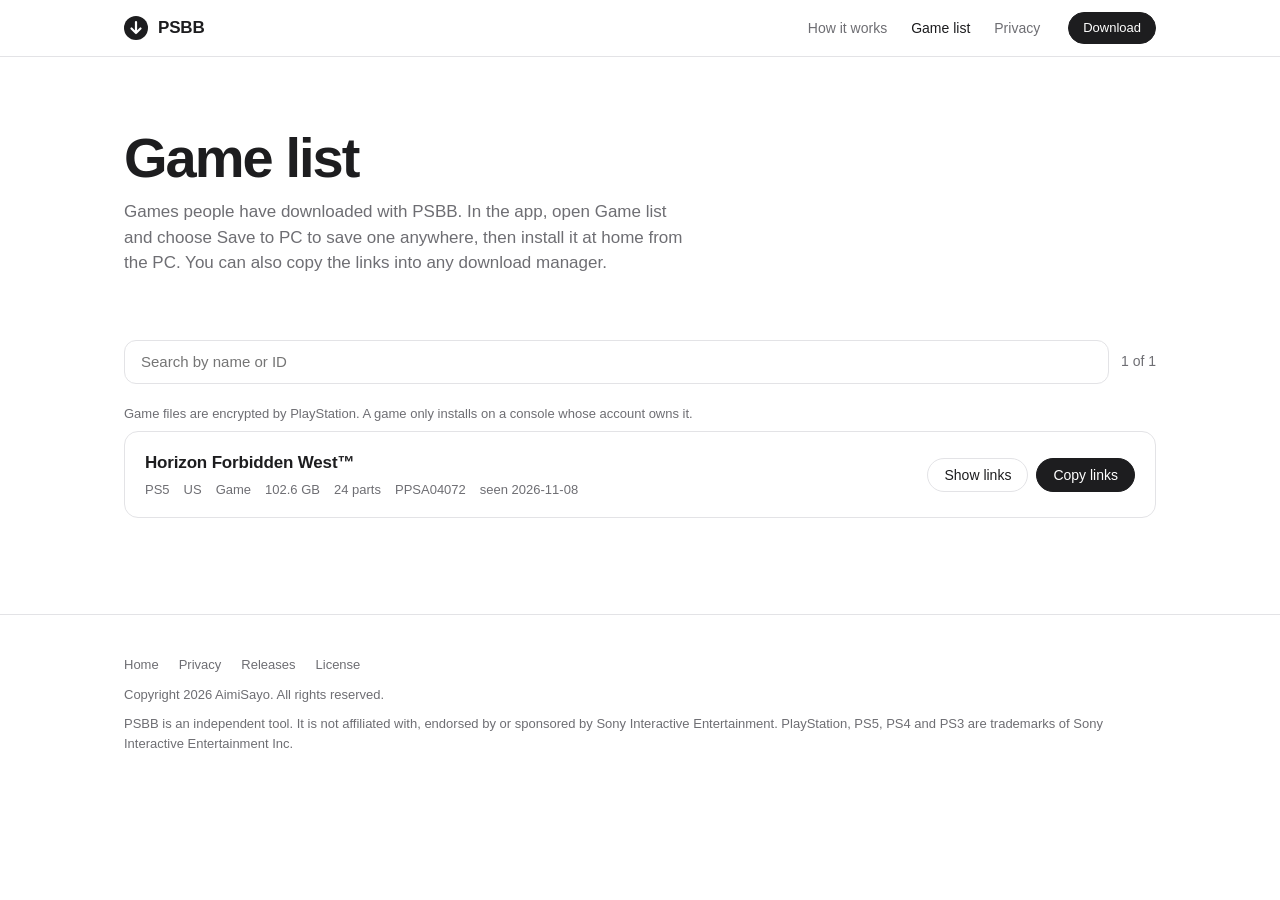
==== docs/games.html @ 680db222 "PSBB website, game list and license Co-Authored-By: Claude Opus 5.5 <noreply@anthropic.com>" ====
<!doctype html>
<html lang="en">
<head>
<meta charset="utf-8">
<meta name="viewport" content="width=device-width, initial-scale=1">
<title>Game list | PSBB</title>
<meta name="description" content="Games people have downloaded with PSBB, with their file links, ready to save on a PC.">
<link rel="icon" href="favicon.svg" type="image/svg+xml">
<link rel="stylesheet" href="style.css">
</head>
<body>
<header class="nav">
  <div class="wrap">
    <a class="brand" href="./"><svg viewBox="0 0 24 24" aria-hidden="true"><circle cx="12" cy="12" r="12" fill="currentColor"/><path d="M12 6v11M7.5 12.5 12 17l4.5-4.5" stroke="var(--bg)" stroke-width="2.2" fill="none" stroke-linecap="round" stroke-linejoin="round"/></svg>PSBB</a>
    <nav class="nav-links">
      <a href="./#how" class="hide-sm">How it works</a>
      <a href="games.html" style="color:var(--text)">Game list</a>
      <a href="./#privacy" class="hide-sm">Privacy</a>
    </nav>
    <a class="button" href="https://github.com/AIMI-SAYO/psbb/releases/latest/download/PSBB.exe">Download</a>
  </div>
</header>

<main class="wrap">
  <div class="page-head">
    <h1>Game list</h1>
    <p>Games people have downloaded with PSBB. In the app, open Game list and choose Save to PC to save one anywhere, then install it at home from the PC. You can also copy the links into any download manager.</p>
  </div>
  <div class="toolbar">
    <input class="search" id="q" type="search" placeholder="Search by name or ID" autocomplete="off">
    <span class="count" id="count"></span>
  </div>
  <p class="notice">Game files are encrypted by PlayStation. A game only installs on a console whose account owns it.</p>
  <div class="games" id="games"><div class="empty">Loading the list...</div></div>
</main>

<footer>
  <div class="wrap">
    <nav><a href="./">Home</a><a href="./#privacy">Privacy</a><a href="https://github.com/AIMI-SAYO/psbb/releases">Releases</a><a href="https://github.com/AIMI-SAYO/psbb/blob/main/LICENSE">License</a></nav>
    <div>Copyright 2026 AimiSayo. All rights reserved.</div>
    <div>PSBB is an independent tool. It is not affiliated with, endorsed by or sponsored by Sony Interactive Entertainment. PlayStation, PS5, PS4 and PS3 are trademarks of Sony Interactive Entertainment Inc.</div>
  </div>
</footer>
<script src="games.js"></script>
</body>
</html>
---- docs/style.css ----
:root {
  --bg: #ffffff;
  --bg-soft: #f5f5f7;
  --text: #1d1d1f;
  --muted: #6e6e73;
  --line: #e3e3e6;
  --card: #ffffff;
  --button: #1d1d1f;
  --button-text: #ffffff;
  --radius: 18px;
  --width: 1080px;
  color-scheme: light;
}

@media (prefers-color-scheme: dark) {
  :root:not([data-theme="light"]) {
    --bg: #000000;
    --bg-soft: #0f0f10;
    --text: #f5f5f7;
    --muted: #a1a1a6;
    --line: #2a2a2d;
    --card: #141415;
    --button: #f5f5f7;
    --button-text: #000000;
    color-scheme: dark;
  }
}

* { box-sizing: border-box; }

html { -webkit-text-size-adjust: 100%; }

body {
  margin: 0;
  background: var(--bg);
  color: var(--text);
  font-family: -apple-system, BlinkMacSystemFont, "SF Pro Text", "Segoe UI Variable Text", "Segoe UI", Inter, Roboto, "Helvetica Neue", Arial, sans-serif;
  font-size: 17px;
  line-height: 1.5;
  -webkit-font-smoothing: antialiased;
}

a { color: inherit; }

.wrap { max-width: var(--width); margin: 0 auto; padding: 0 24px; }

/* Navigation */
.nav {
  position: sticky;
  top: 0;
  z-index: 10;
  background: color-mix(in srgb, var(--bg) 82%, transparent);
  backdrop-filter: saturate(180%) blur(18px);
  -webkit-backdrop-filter: saturate(180%) blur(18px);
  border-bottom: 1px solid var(--line);
}
.nav .wrap { display: flex; align-items: center; height: 56px; gap: 28px; }
.brand { display: flex; align-items: center; gap: 10px; font-weight: 600; text-decoration: none; letter-spacing: -0.01em; }
.brand svg { width: 24px; height: 24px; }
.nav-links { display: flex; gap: 24px; margin-left: auto; font-size: 14px; }
.nav-links a { text-decoration: none; color: var(--muted); }
.nav-links a:hover { color: var(--text); }

/* Buttons */
.button {
  display: inline-flex;
  align-items: center;
  justify-content: center;
  height: 44px;
  padding: 0 22px;
  border-radius: 999px;
  background: var(--button);
  color: var(--button-text);
  font-size: 15px;
  font-weight: 500;
  text-decoration: none;
  border: 1px solid var(--button);
  cursor: pointer;
  transition: opacity 0.15s ease;
}
.button:hover { opacity: 0.85; }
.button.quiet { background: transparent; color: var(--text); border-color: var(--line); }
.button.quiet:hover { opacity: 1; border-color: var(--muted); }
.button.small { height: 34px; padding: 0 16px; font-size: 14px; }
.nav .button { height: 32px; padding: 0 14px; font-size: 13px; }

/* Hero */
.hero { padding: 104px 0 56px; text-align: center; }
.eyebrow { font-size: 15px; color: var(--muted); margin: 0 0 14px; font-weight: 500; }
h1 {
  font-size: clamp(40px, 7vw, 72px);
  line-height: 1.04;
  letter-spacing: -0.035em;
  font-weight: 700;
  margin: 0 auto 20px;
  max-width: 14ch;
}
.lead { font-size: clamp(18px, 2.2vw, 21px); color: var(--muted); max-width: 40ch; margin: 0 auto 32px; }
.actions { display: flex; gap: 12px; justify-content: center; flex-wrap: wrap; }
.fine { font-size: 13px; color: var(--muted); margin-top: 16px; }

.shot { margin: 64px auto 0; max-width: 1040px; }
.shot img {
  width: 100%;
  height: auto;
  display: block;
  border-radius: 14px;
  border: 1px solid var(--line);
  box-shadow: 0 30px 80px -30px rgba(0, 0, 0, 0.35);
}

/* Sections */
section.block { padding: 112px 0; }
section.soft { background: var(--bg-soft); }
h2 { font-size: clamp(30px, 4.4vw, 48px); line-height: 1.08; letter-spacing: -0.03em; margin: 0 0 16px; font-weight: 700; }
.section-lead { color: var(--muted); font-size: 19px; max-width: 46ch; margin: 0 0 56px; }

.grid { display: grid; grid-template-columns: repeat(3, 1fr); gap: 20px; }
.tile { background: var(--card); border: 1px solid var(--line); border-radius: var(--radius); padding: 28px; }
.tile h3 { font-size: 19px; letter-spacing: -0.015em; margin: 0 0 8px; }
.tile p { margin: 0; color: var(--muted); font-size: 15px; }
.num { font-size: 13px; color: var(--muted); font-variant-numeric: tabular-nums; margin-bottom: 18px; display: block; }

.figures { display: grid; grid-template-columns: repeat(3, 1fr); gap: 20px; margin-top: 8px; }
.figure strong { display: block; font-size: clamp(36px, 5vw, 56px); letter-spacing: -0.04em; line-height: 1; font-weight: 700; }
.figure span { color: var(--muted); font-size: 15px; }

.split { display: grid; grid-template-columns: 1fr 1fr; gap: 56px; align-items: start; }
.list { margin: 0; padding: 0; list-style: none; border-top: 1px solid var(--line); }
.list li { padding: 18px 0; border-bottom: 1px solid var(--line); color: var(--muted); font-size: 15px; }
.list li b { color: var(--text); font-weight: 600; display: block; margin-bottom: 2px; }

/* Footer */
footer { border-top: 1px solid var(--line); padding: 40px 0 56px; font-size: 13px; color: var(--muted); }
footer .wrap { display: grid; gap: 10px; }
footer nav { display: flex; gap: 20px; flex-wrap: wrap; }
footer a { text-decoration: none; }
footer a:hover { color: var(--text); }

/* Game list page */
.page-head { padding: 72px 0 32px; }
.page-head h1 { text-align: left; margin: 0 0 12px; max-width: none; font-size: clamp(36px, 5vw, 56px); }
.page-head p { color: var(--muted); margin: 0; max-width: 60ch; }
.toolbar { display: flex; gap: 12px; align-items: center; margin: 32px 0 20px; flex-wrap: wrap; }
.search {
  flex: 1 1 280px;
  height: 44px;
  border-radius: 12px;
  border: 1px solid var(--line);
  background: var(--card);
  color: var(--text);
  padding: 0 16px;
  font: inherit;
  font-size: 15px;
  outline: none;
}
.search:focus { border-color: var(--muted); }
.count { color: var(--muted); font-size: 14px; margin-left: auto; }
.games { display: grid; gap: 10px; padding-bottom: 96px; }
.game {
  display: grid;
  grid-template-columns: 1fr auto;
  gap: 16px;
  align-items: center;
  border: 1px solid var(--line);
  border-radius: 14px;
  padding: 18px 20px;
  background: var(--card);
}
.game h3 { margin: 0 0 4px; font-size: 17px; letter-spacing: -0.01em; }
.meta { color: var(--muted); font-size: 13px; display: flex; flex-wrap: wrap; gap: 6px 14px; }
.game .buttons { display: flex; gap: 8px; }
.links { grid-column: 1 / -1; margin: 6px 0 0; padding: 12px 14px; border-radius: 10px; background: var(--bg-soft); font: 12px/1.6 ui-monospace, SFMono-Regular, Consolas, monospace; overflow-x: auto; white-space: pre; display: none; }
.game.open .links { display: block; }
.empty { color: var(--muted); padding: 48px 0; text-align: center; }
.notice { color: var(--muted); font-size: 13px; margin: 0 0 8px; }

@media (max-width: 820px) {
  .grid, .figures, .split { grid-template-columns: 1fr; }
  .nav-links a.hide-sm { display: none; }
  section.block { padding: 80px 0; }
  .hero { padding: 72px 0 40px; }
  .game { grid-template-columns: 1fr; }
}
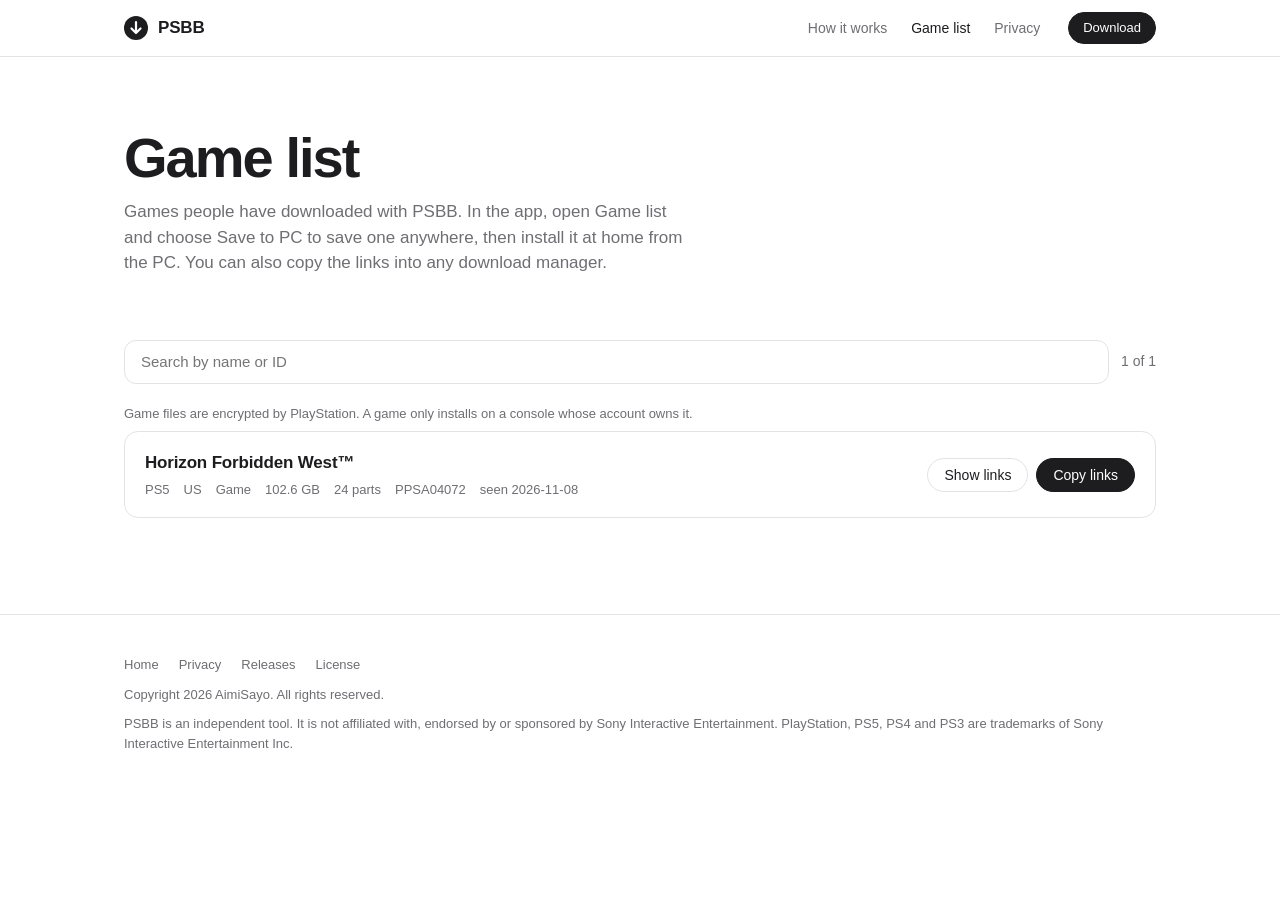
==== commit 1e5a4f67: "Version 1.2.0, link previews and drive saving Co-Authored-By: Claude Opus 5.5 <noreply@anthropic.com" ====
--- a/docs/games.html
+++ b/docs/games.html
@@ -7,6 +7,21 @@
 <meta name="description" content="Games people have downloaded with PSBB, with their file links, ready to save on a PC.">
 <link rel="icon" href="favicon.svg" type="image/svg+xml">
 <link rel="stylesheet" href="style.css">
+<meta name="theme-color" content="#000000">
+<link rel="canonical" href="https://psbb.aimisayo.com/games.html">
+<meta property="og:type" content="website">
+<meta property="og:site_name" content="PSBB">
+<meta property="og:title" content="Game list | PSBB">
+<meta property="og:description" content="Games people have downloaded with PSBB, ready to save on a PC or phone and install at home.">
+<meta property="og:url" content="https://psbb.aimisayo.com/games.html">
+<meta property="og:image" content="https://psbb.aimisayo.com/assets/og.png">
+<meta property="og:image:width" content="1200">
+<meta property="og:image:height" content="630">
+<meta property="og:image:alt" content="PSBB: downloads at the speed you pay for.">
+<meta name="twitter:card" content="summary_large_image">
+<meta name="twitter:title" content="Game list | PSBB">
+<meta name="twitter:description" content="Games people have downloaded with PSBB, ready to save on a PC or phone and install at home.">
+<meta name="twitter:image" content="https://psbb.aimisayo.com/assets/og.png">
 </head>
 <body>
 <header class="nav">
